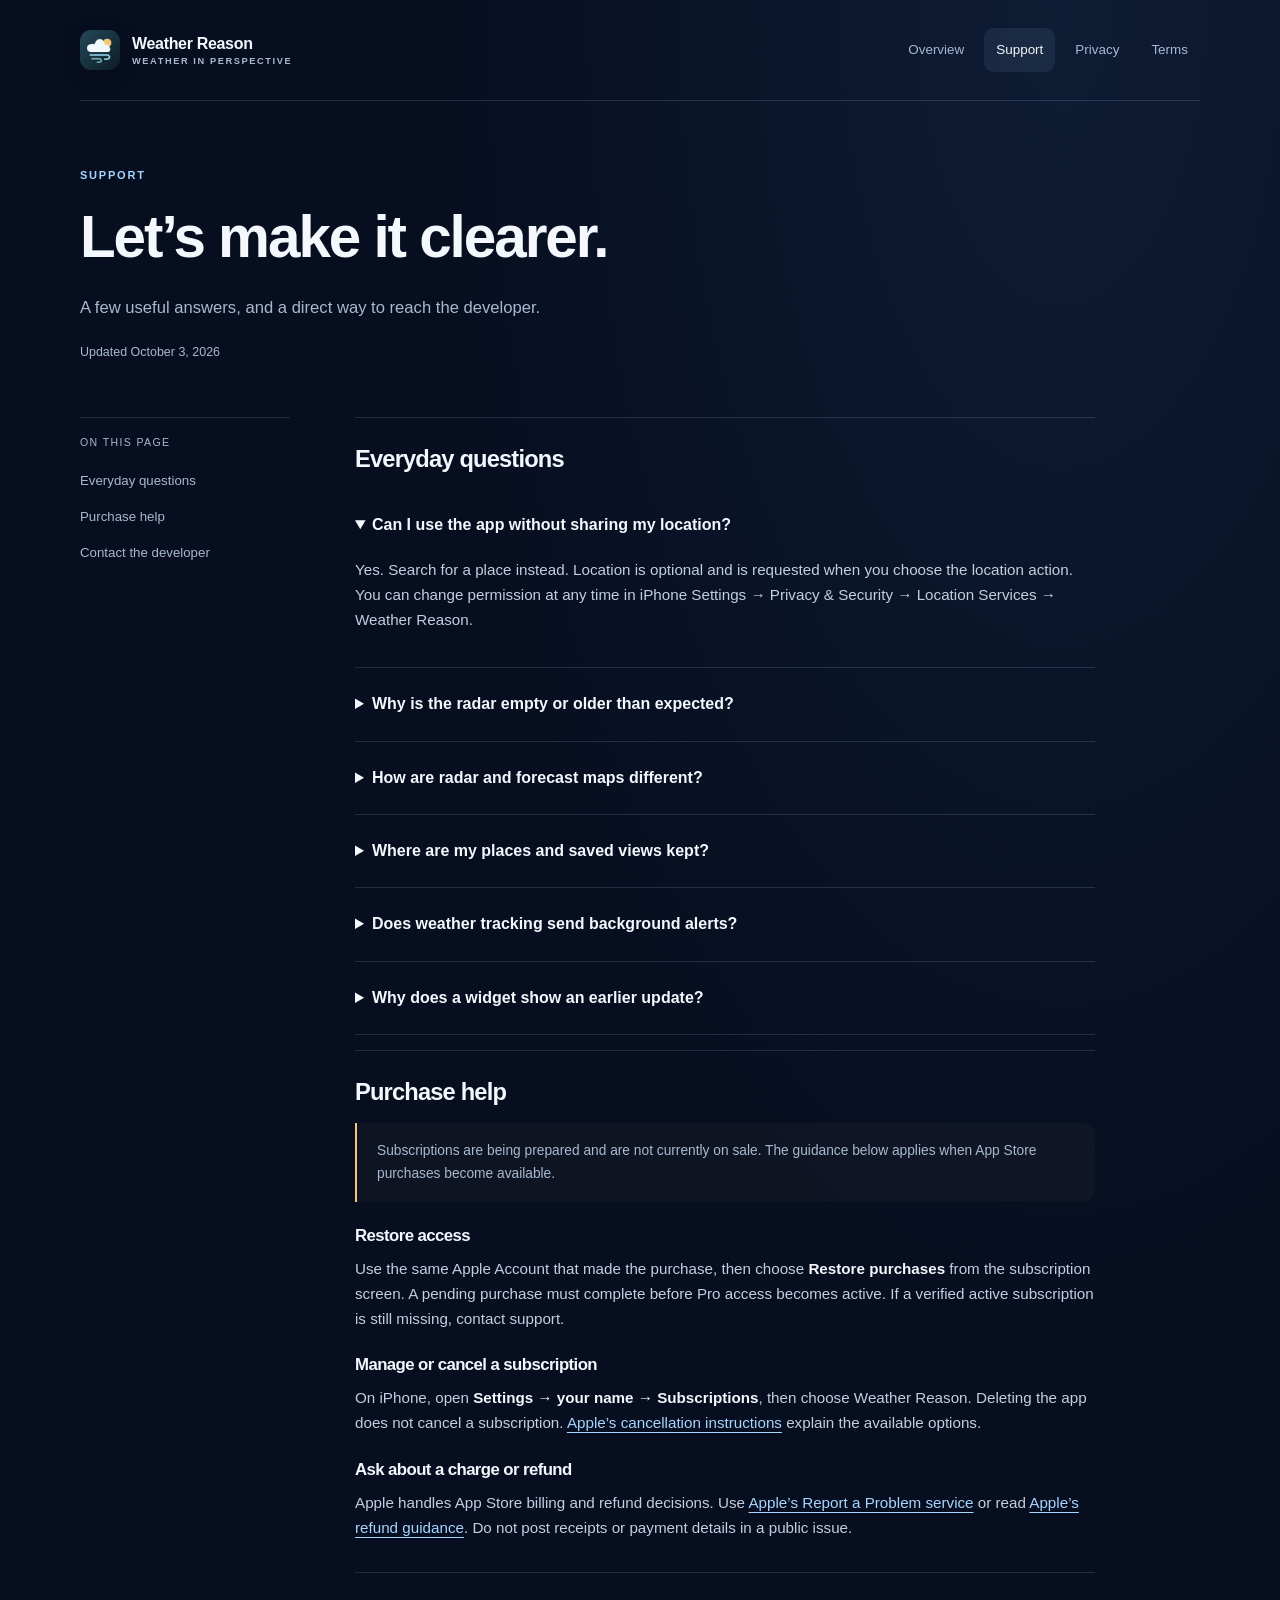
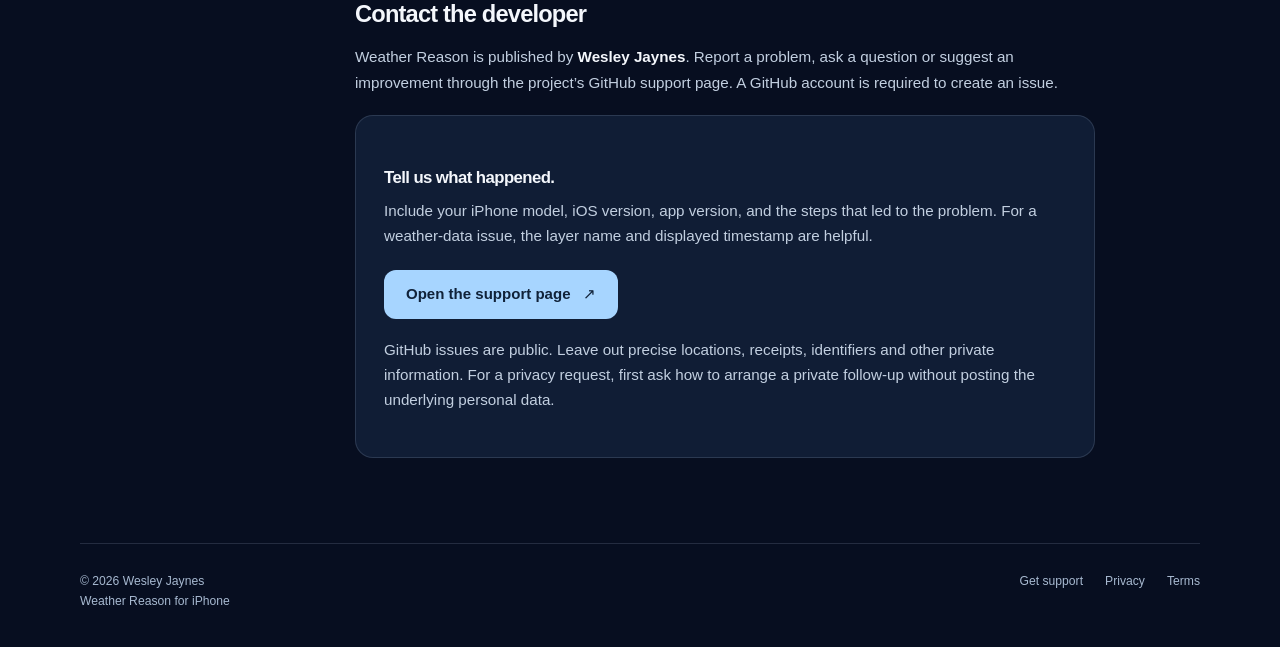
==== support.html @ 1f46e292 "Publish Weather Reason support, privacy, and subscription pages" ====
<!doctype html>
<html lang="en"><head><meta charset="utf-8"><meta name="viewport" content="width=device-width, initial-scale=1"><meta name="theme-color" content="#070e20"><title>Support · Weather Reason</title><meta name="description" content="Find help with Weather Reason locations, radar, saved weather, subscriptions and privacy questions."><link rel="canonical" href="https://shinywesley.github.io/weather-reason-support/support.html"><link rel="icon" href="assets/app-icon.png" type="image/png"><link rel="apple-touch-icon" href="assets/app-icon.png"><link rel="stylesheet" href="assets/site.css"></head>
<body><a class="skip" href="#main">Skip to content</a><div class="wrap"><header class="site-header"><a class="brand" href="index.html" aria-label="Weather Reason home"><img src="assets/app-icon.png" width="40" height="40" alt=""><span>Weather Reason<small>Weather in perspective</small></span></a><nav class="nav" aria-label="Main navigation"><a href="index.html">Overview</a><a href="support.html" aria-current="page">Support</a><a href="privacy.html">Privacy</a><a href="terms.html">Terms</a></nav></header>
<main id="main"><header class="page-heading"><p class="eyebrow">Support</p><h1>Let’s make it clearer.</h1><p class="intro">A few useful answers, and a direct way to reach the developer.</p><p class="meta">Updated October 3, 2026</p></header><div class="article-layout"><aside class="contents" aria-label="On this page"><p>On this page</p><a href="#quick-help">Everyday questions</a><a href="#purchases">Purchase help</a><a href="#contact">Contact the developer</a></aside><article class="prose">
<section id="quick-help"><h2>Everyday questions</h2><details open><summary>Can I use the app without sharing my location?</summary><p>Yes. Search for a place instead. Location is optional and is requested when you choose the location action. You can change permission at any time in iPhone Settings → Privacy &amp; Security → Location Services → Weather Reason.</p></details><details><summary>Why is the radar empty or older than expected?</summary><p>Check the source and timestamp on the map. Radar coverage varies, and a clear area does not always mean dry weather. Data may be delayed, unavailable, or outside the source’s coverage. Refresh the view or try another supported layer. Saved weather keeps its original time.</p></details><details><summary>How are radar and forecast maps different?</summary><p>Observed radar shows captured observations. Forecast layers show a model’s prediction for the displayed time. Rainfall rate, accumulated rainfall and the chance of precipitation mean different things; use the layer’s legend, units and time window.</p></details><details><summary>Where are my places and saved views kept?</summary><p>Saved and recent places, preferences and cached forecasts stay on your device. A saved weather view is different: saving a capture sends its title, map location and selected weather frames to your connected weather service. See the <a href="privacy.html#storage">storage details</a>.</p></details><details><summary>Does weather tracking send background alerts?</summary><p>The current preview shows weather and supported official alerts while you use the app. It does not provide continuous background monitoring or push delivery. A saved place or tracking view is not an emergency notification service.</p></details><details><summary>Why does a widget show an earlier update?</summary><p>Widgets use a compact copy of the last shared forecast and show its original update time. iOS controls background refresh timing. Open the app and refresh the selected place to request newer available weather.</p></details></section>
<section id="purchases"><h2>Purchase help</h2><div class="note">Subscriptions are being prepared and are not currently on sale. The guidance below applies when App Store purchases become available.</div><h3>Restore access</h3><p>Use the same Apple Account that made the purchase, then choose <strong>Restore purchases</strong> from the subscription screen. A pending purchase must complete before Pro access becomes active. If a verified active subscription is still missing, contact support.</p><h3>Manage or cancel a subscription</h3><p>On iPhone, open <strong>Settings → your name → Subscriptions</strong>, then choose Weather Reason. Deleting the app does not cancel a subscription. <a href="https://support.apple.com/en-us/118428">Apple’s cancellation instructions</a> explain the available options.</p><h3>Ask about a charge or refund</h3><p>Apple handles App Store billing and refund decisions. Use <a href="https://reportaproblem.apple.com/">Apple’s Report a Problem service</a> or read <a href="https://support.apple.com/en-us/118223">Apple’s refund guidance</a>. Do not post receipts or payment details in a public issue.</p></section>
<section id="contact"><h2>Contact the developer</h2><p>Weather Reason is published by <strong>Wesley Jaynes</strong>. Report a problem, ask a question or suggest an improvement through the project’s GitHub support page. A GitHub account is required to create an issue.</p><div class="contact-box"><h3>Tell us what happened.</h3><p>Include your iPhone model, iOS version, app version, and the steps that led to the problem. For a weather-data issue, the layer name and displayed timestamp are helpful.</p><a class="button" href="https://github.com/shinywesley/weather-reason-support/issues">Open the support page <span aria-hidden="true">↗</span></a><p class="meta" style="margin-top:18px">GitHub issues are public. Leave out precise locations, receipts, identifiers and other private information. For a privacy request, first ask how to arrange a private follow-up without posting the underlying personal data.</p></div></section>
</article></div></main><footer class="site-footer"><p>© 2026 Wesley Jaynes<br> Weather Reason for iPhone</p><nav class="footer-links" aria-label="Footer"><a href="support.html">Get support</a><a href="privacy.html">Privacy</a><a href="terms.html">Terms</a></nav></footer></div></body></html>
---- assets/site.css ----
:root{color-scheme:dark;--ink:#070e20;--surface:#101d35;--raised:#1c3051;--text:#f4f7fc;--muted:#a7b9d0;--cyan:#a7d5ff;--gold:#f3c777;--line:rgba(167,185,208,.18);font-family:-apple-system,BlinkMacSystemFont,"Segoe UI",sans-serif;font-synthesis:none;background:var(--ink);color:var(--text)}
*{box-sizing:border-box}html{scroll-behavior:smooth;scroll-padding-top:30px}body{margin:0;line-height:1.65;background:radial-gradient(ellipse at 83% 0,rgba(51,103,159,.16),transparent 42%),var(--ink)}a{color:var(--cyan);text-underline-offset:4px;text-decoration-thickness:1px}a:hover{color:#fff}button,a,summary{-webkit-tap-highlight-color:transparent}a:focus-visible,summary:focus-visible{outline:3px solid var(--gold);outline-offset:5px;border-radius:4px}a.button{display:inline-flex;justify-content:center;align-items:center;gap:12px;min-height:48px;padding:11px 21px;border-radius:12px;font-size:.94rem;font-weight:650;text-decoration:none;background:var(--cyan);color:#102239;border:1px solid transparent;transition:background .16s,transform .16s}a.button:hover{background:#cce6ff;transform:translateY(-1px)}a.button.secondary{background:transparent;color:var(--text);border-color:var(--line)}a.button.secondary:hover{background:var(--raised)}.skip{position:absolute;left:16px;top:-80px;background:var(--gold);color:var(--ink);padding:12px;z-index:10}.skip:focus{top:12px}.wrap{width:min(1120px,calc(100% - 64px));margin-inline:auto}.site-header{display:flex;align-items:center;justify-content:space-between;gap:24px;padding:28px 0;border-bottom:1px solid var(--line)}.brand{display:flex;gap:12px;align-items:center;text-decoration:none;color:var(--text);font-weight:680;letter-spacing:-.02em;white-space:nowrap}.brand img{width:40px;height:40px;border-radius:11px;box-shadow:0 5px 18px #0004}.brand span{display:block}.brand small{display:block;font-size:.58rem;letter-spacing:.17em;color:var(--muted);text-transform:uppercase;font-weight:550;margin-top:-3px}.nav{display:flex;gap:8px;align-items:center;flex-wrap:wrap}.nav a{font-size:.84rem;text-decoration:none;color:var(--muted);padding:9px 12px;border-radius:9px;min-height:44px;display:flex;align-items:center}.nav a:hover,.nav a[aria-current=page]{background:rgba(167,213,255,.08);color:var(--text)}main{min-height:65vh}.hero{display:grid;grid-template-columns:1.13fr .87fr;gap:75px;align-items:center;padding:92px 0 80px}.eyebrow{text-transform:uppercase;letter-spacing:.16em;font-size:.69rem;font-weight:700;color:var(--cyan);margin:0 0 20px}.pill{display:inline-flex;align-items:center;gap:8px;padding:5px 11px;border:1px solid var(--line);border-radius:99px;color:var(--muted);font-size:.74rem}.pill:before{content:"";display:block;width:5px;height:5px;border-radius:50%;background:var(--gold)}h1,h2,h3,p{margin-top:0}h1,h2,h3{line-height:1.13;font-weight:600;letter-spacing:-.035em}h1{font-size:clamp(2.6rem,5.1vw,4.25rem);margin-bottom:24px}h1 em{font-style:normal;color:var(--cyan)}.hero .intro{font-size:1.08rem;max-width:510px;color:var(--muted);line-height:1.75;margin-bottom:27px}.actions{display:flex;flex-wrap:wrap;gap:12px}.availability{font-size:.77rem;color:var(--muted);margin:19px 0 0;max-width:430px}.atmosphere{position:relative;border-radius:32px;min-height:383px;border:1px solid rgba(167,213,255,.2);background:radial-gradient(ellipse at 60% 31%,#305179 0,#142b49 39%,#0d1930 76%);overflow:hidden;padding:28px;box-shadow:0 24px 70px #0003}.atmosphere:before,.atmosphere:after{content:"";position:absolute;width:530px;height:180px;border-radius:50%;left:-58px;bottom:-72px;border:1px solid #a7d5ff24;transform:rotate(-15deg);box-shadow:0 -25px 0 -1px #172f4e,0 -26px 0 -1px #a7d5ff15,0 -51px 0 -1px #172f4e,0 -52px 0 -1px #a7d5ff15,0 -77px 0 -1px #172f4e,0 -78px 0 -1px #a7d5ff12}.atmosphere:after{left:100px;bottom:-120px;transform:rotate(18deg);opacity:.6}.orbit{position:relative;width:140px;height:140px;border-radius:50%;margin:22px auto 44px;background:radial-gradient(circle at 38% 30%,#fff4ce,#f3c777 60%,#c5874d);box-shadow:0 0 70px #f3c77715,0 0 0 30px #a7d5ff05,0 0 0 60px #a7d5ff03}.atmosphere-top{display:flex;justify-content:space-between;gap:12px;color:var(--muted);font-size:.65rem;letter-spacing:.12em;text-transform:uppercase}.atmosphere-caption{position:relative;z-index:1;max-width:220px}.atmosphere-caption strong{font-size:1.65rem;letter-spacing:-.035em;font-weight:500;line-height:1.2;display:block}.atmosphere-caption p{font-size:.8rem;color:var(--muted);margin:10px 0 0}.section{padding:56px 0;border-top:1px solid var(--line)}.section-title{font-size:1.85rem;margin-bottom:12px}.section-intro{max-width:660px;color:var(--muted);margin-bottom:30px}.cards{display:grid;grid-template-columns:repeat(3,minmax(0,1fr));gap:17px}.card{background:linear-gradient(150deg,rgba(28,48,81,.58),rgba(16,29,53,.78));border:1px solid var(--line);border-radius:19px;padding:25px}.card-number{font-size:.68rem;letter-spacing:.12em;color:var(--gold);display:block;margin-bottom:35px}.card h3{font-size:1.25rem;margin-bottom:13px}.card p{font-size:.9rem;color:var(--muted);margin-bottom:19px}.card a{font-size:.88rem;font-weight:600}.trust-row{display:flex;justify-content:space-between;gap:30px;padding:29px 0;align-items:center}.trust-row p{color:var(--muted);font-size:.9rem;max-width:660px;margin:0}.trust-row strong{color:var(--text)}.page-heading{padding:65px 0 42px;max-width:790px}.page-heading h1{font-size:clamp(2.4rem,5vw,3.65rem)}.page-heading .intro{color:var(--muted);font-size:1.04rem;max-width:670px;margin-bottom:20px}.article-layout{display:grid;grid-template-columns:210px minmax(0,740px);gap:65px;padding-bottom:70px}.contents{align-self:start;position:sticky;top:28px;border-top:1px solid var(--line);padding-top:16px}.contents p{font-size:.66rem;color:var(--muted);letter-spacing:.13em;text-transform:uppercase;margin-bottom:12px}.contents a{display:block;color:var(--muted);font-size:.83rem;padding:7px 0;text-decoration:none}.contents a:hover{color:var(--cyan)}.prose{min-width:0}.prose section{padding:28px 0 15px;border-top:1px solid var(--line)}.prose h2{font-size:1.48rem;margin-bottom:17px}.prose h3{font-size:1.05rem;margin:25px 0 10px}.prose p,.prose li{color:#c2cfe0;font-size:.95rem}.prose p{margin-bottom:17px}.prose ul,.prose ol{padding-left:21px;margin:0 0 20px}.prose li{padding-left:4px;margin:7px 0}.prose strong{color:var(--text);font-weight:620}.note{border-left:2px solid var(--gold);background:#f3c77708;padding:17px 20px;border-radius:0 12px 12px 0;color:var(--muted);font-size:.86rem;margin-bottom:25px}.note p:last-child{margin-bottom:0}.price-grid{display:grid;grid-template-columns:1fr 1fr;gap:14px;margin:23px 0}.price{border:1px solid var(--line);border-radius:16px;padding:20px;background:var(--surface)}.price .amount{display:block;font-size:2rem;font-weight:600;letter-spacing:-.04em;color:var(--text);line-height:1.4}.price .amount small{font-size:.87rem;font-weight:450;letter-spacing:0;color:var(--muted)}.price .caption{font-size:.77rem;color:var(--muted)}details{border-bottom:1px solid var(--line);padding:18px 0}summary{cursor:pointer;font-size:1rem;font-weight:580;color:var(--text);padding:5px 18px 5px 0}details p{margin:13px 0 2px}.site-footer{border-top:1px solid var(--line);padding:27px 0 36px;color:var(--muted);display:flex;justify-content:space-between;gap:24px;font-size:.76rem}.site-footer p{margin:0}.footer-links{display:flex;gap:22px;align-items:flex-start;flex-wrap:wrap}.footer-links a{color:var(--muted);text-decoration:none}.footer-links a:hover{color:var(--text)}.meta{color:var(--muted);font-size:.78rem}.contact-box{padding:28px;border:1px solid var(--line);border-radius:18px;background:var(--surface);margin-top:20px}.contact-box h2{margin-top:0}.contact-box .button{margin-top:5px}.arrow{font-size:1.12em}
@media(max-width:850px){.wrap{width:min(100% - 40px,690px)}.hero{gap:35px;padding:65px 0}.atmosphere{min-height:340px;padding:22px}.orbit{width:110px;height:110px;margin:25px auto 43px}.hero h1{font-size:3rem}.cards{gap:12px}.card{padding:21px}.article-layout{grid-template-columns:155px 1fr;gap:30px}.nav{gap:0}.nav a{padding-inline:9px}}
@media(max-width:620px){.wrap{width:calc(100% - 36px)}.site-header{align-items:flex-start;padding:20px 0 16px;gap:16px;flex-wrap:wrap}.brand img{width:36px;height:36px}.nav{width:100%;justify-content:space-between;margin-left:-8px}.nav a{padding:7px 8px;min-height:38px}.hero{grid-template-columns:1fr;padding:43px 0;gap:35px}.hero h1{font-size:3.25rem}.hero .intro{font-size:1.02rem}.eyebrow{margin-bottom:16px}.atmosphere{min-height:300px;max-width:450px;width:100%;padding:23px}.orbit{width:104px;height:104px;position:absolute;right:37px;top:53px;margin:0}.atmosphere-caption{margin-top:155px;max-width:250px}.atmosphere-caption strong{font-size:1.5rem}.atmosphere-caption p{max-width:240px}.cards{grid-template-columns:1fr}.card{padding:24px}.card-number{margin-bottom:21px}.card p{max-width:410px}.section{padding:38px 0}.trust-row{flex-direction:column;align-items:flex-start;gap:18px}.article-layout{display:block;padding-bottom:45px}.contents{position:static;margin-bottom:17px;padding-bottom:16px}.contents p{margin-bottom:8px}.contents a{display:inline-block;padding:6px 12px 6px 0}.page-heading{padding:40px 0 27px}.page-heading h1{font-size:2.85rem}.prose section{padding-top:24px}.prose h2{font-size:1.38rem}.site-footer{flex-direction:column;gap:17px}.price-grid{gap:10px}.price{padding:16px}.price .amount{font-size:1.8rem}.contact-box{padding:23px}.footer-links{gap:20px}}
@media(prefers-reduced-motion:reduce){html{scroll-behavior:auto}a.button{transition:none}a.button:hover{transform:none}}
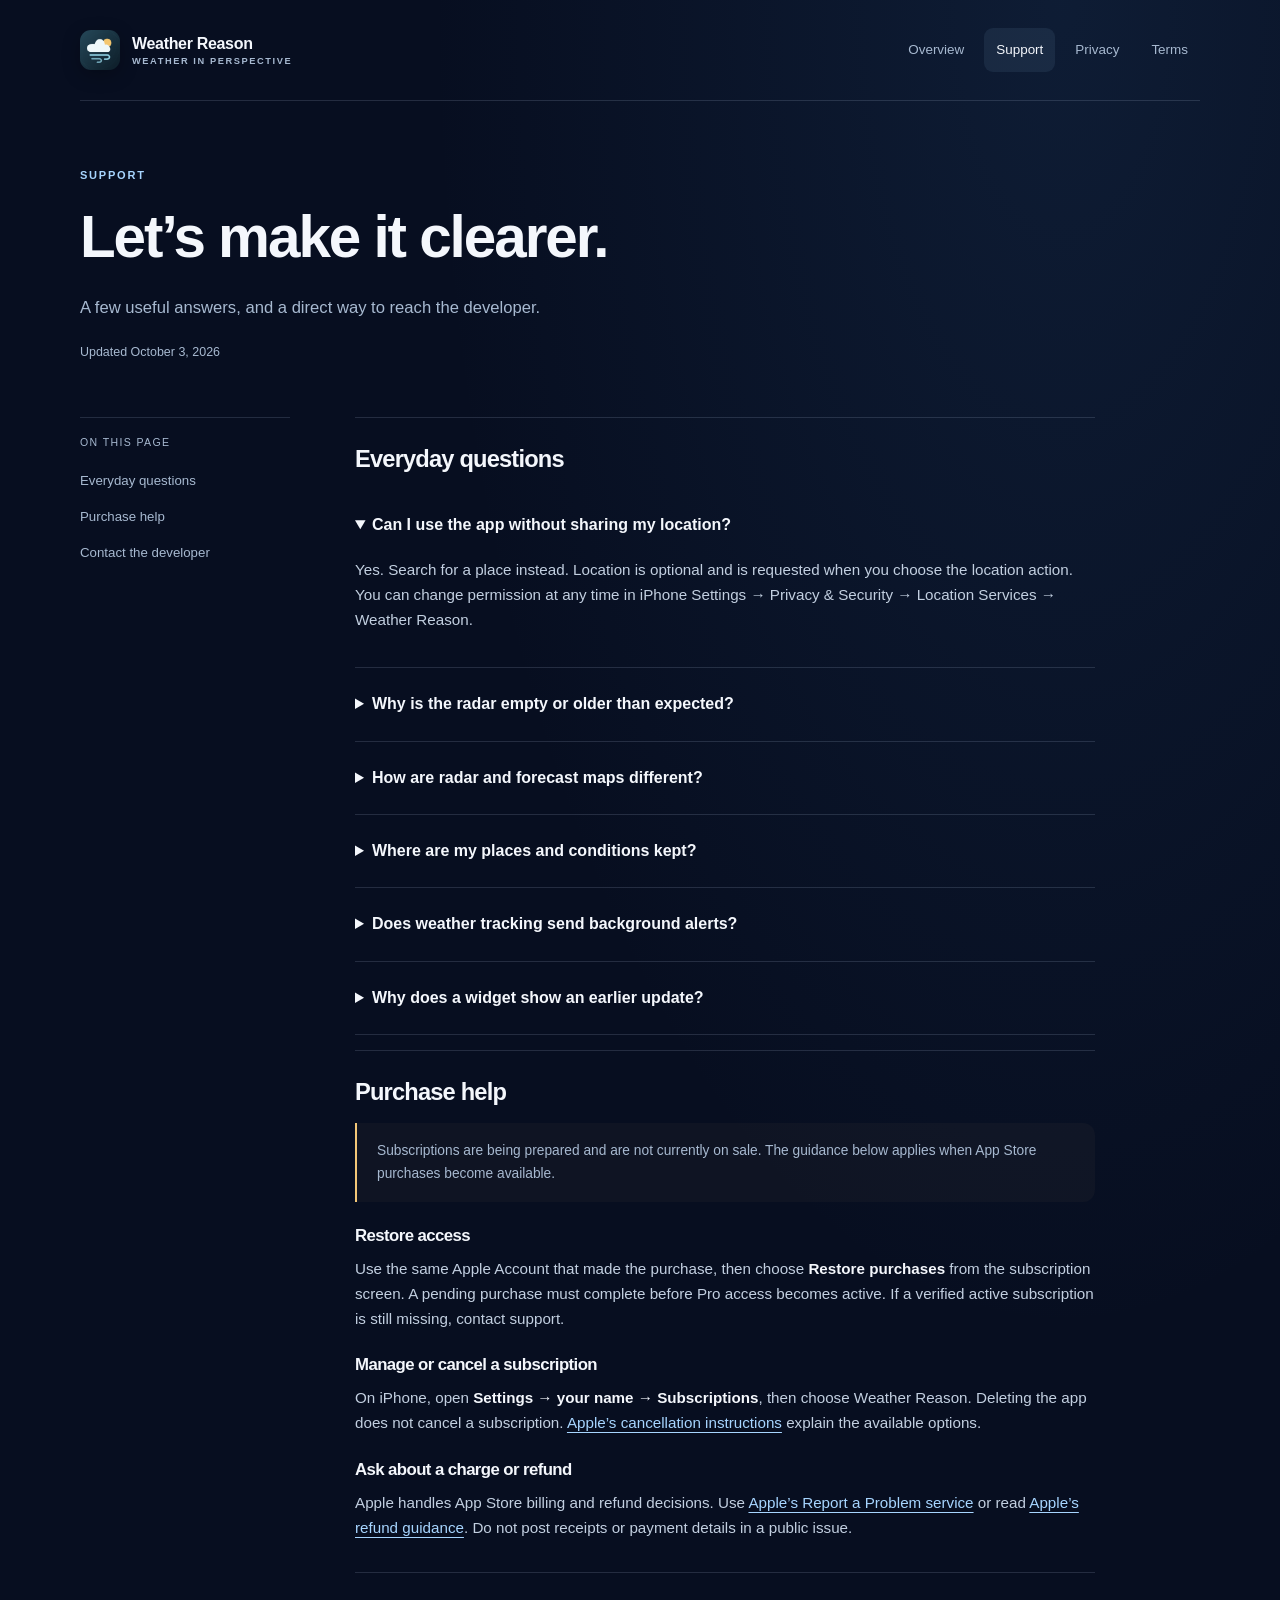
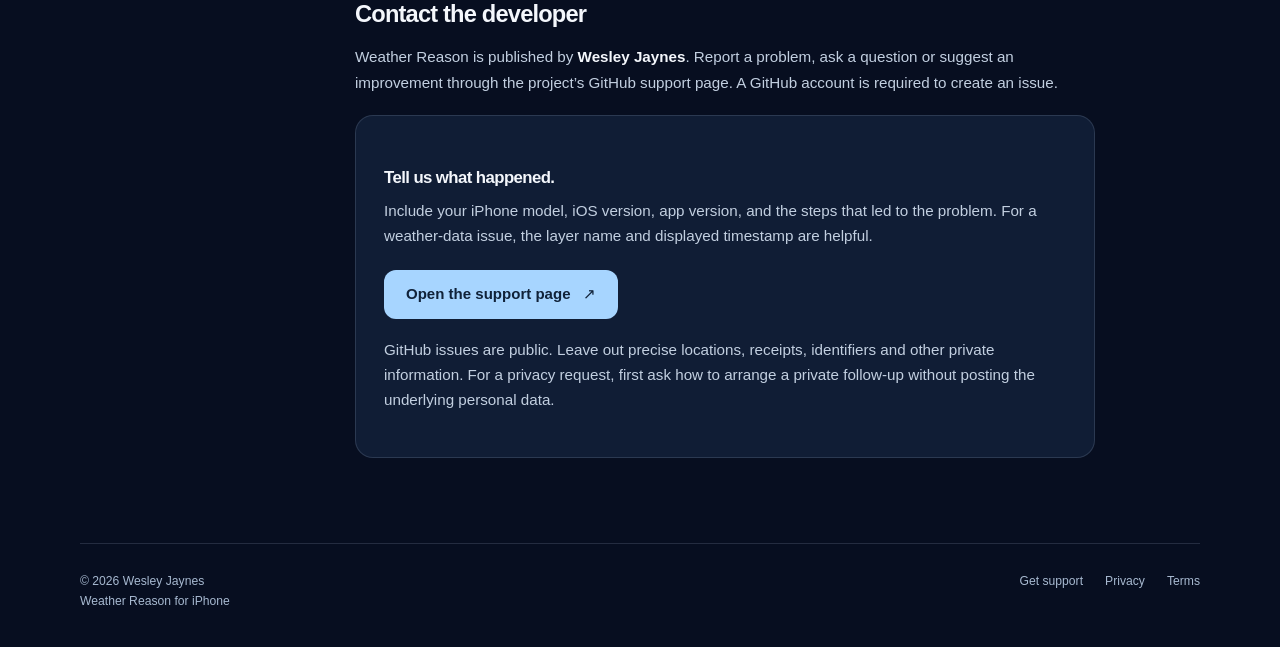
==== commit ace8be23: "Align privacy and support with local weather conditions and public delivery" ====
--- a/support.html
+++ b/support.html
@@ -2,7 +2,7 @@
 <html lang="en"><head><meta charset="utf-8"><meta name="viewport" content="width=device-width, initial-scale=1"><meta name="theme-color" content="#070e20"><title>Support · Weather Reason</title><meta name="description" content="Find help with Weather Reason locations, radar, saved weather, subscriptions and privacy questions."><link rel="canonical" href="https://shinywesley.github.io/weather-reason-support/support.html"><link rel="icon" href="assets/app-icon.png" type="image/png"><link rel="apple-touch-icon" href="assets/app-icon.png"><link rel="stylesheet" href="assets/site.css"></head>
 <body><a class="skip" href="#main">Skip to content</a><div class="wrap"><header class="site-header"><a class="brand" href="index.html" aria-label="Weather Reason home"><img src="assets/app-icon.png" width="40" height="40" alt=""><span>Weather Reason<small>Weather in perspective</small></span></a><nav class="nav" aria-label="Main navigation"><a href="index.html">Overview</a><a href="support.html" aria-current="page">Support</a><a href="privacy.html">Privacy</a><a href="terms.html">Terms</a></nav></header>
 <main id="main"><header class="page-heading"><p class="eyebrow">Support</p><h1>Let’s make it clearer.</h1><p class="intro">A few useful answers, and a direct way to reach the developer.</p><p class="meta">Updated October 3, 2026</p></header><div class="article-layout"><aside class="contents" aria-label="On this page"><p>On this page</p><a href="#quick-help">Everyday questions</a><a href="#purchases">Purchase help</a><a href="#contact">Contact the developer</a></aside><article class="prose">
-<section id="quick-help"><h2>Everyday questions</h2><details open><summary>Can I use the app without sharing my location?</summary><p>Yes. Search for a place instead. Location is optional and is requested when you choose the location action. You can change permission at any time in iPhone Settings → Privacy &amp; Security → Location Services → Weather Reason.</p></details><details><summary>Why is the radar empty or older than expected?</summary><p>Check the source and timestamp on the map. Radar coverage varies, and a clear area does not always mean dry weather. Data may be delayed, unavailable, or outside the source’s coverage. Refresh the view or try another supported layer. Saved weather keeps its original time.</p></details><details><summary>How are radar and forecast maps different?</summary><p>Observed radar shows captured observations. Forecast layers show a model’s prediction for the displayed time. Rainfall rate, accumulated rainfall and the chance of precipitation mean different things; use the layer’s legend, units and time window.</p></details><details><summary>Where are my places and saved views kept?</summary><p>Saved and recent places, preferences and cached forecasts stay on your device. A saved weather view is different: saving a capture sends its title, map location and selected weather frames to your connected weather service. See the <a href="privacy.html#storage">storage details</a>.</p></details><details><summary>Does weather tracking send background alerts?</summary><p>The current preview shows weather and supported official alerts while you use the app. It does not provide continuous background monitoring or push delivery. A saved place or tracking view is not an emergency notification service.</p></details><details><summary>Why does a widget show an earlier update?</summary><p>Widgets use a compact copy of the last shared forecast and show its original update time. iOS controls background refresh timing. Open the app and refresh the selected place to request newer available weather.</p></details></section>
+<section id="quick-help"><h2>Everyday questions</h2><details open><summary>Can I use the app without sharing my location?</summary><p>Yes. Search for a place instead. Location is optional and is requested when you choose the location action. You can change permission at any time in iPhone Settings → Privacy &amp; Security → Location Services → Weather Reason.</p></details><details><summary>Why is the radar empty or older than expected?</summary><p>Check the source and timestamp on the map. Radar coverage varies, and a clear area does not always mean dry weather. Data may be delayed, unavailable, or outside the source’s coverage. Refresh the view or try another supported layer. Saved weather keeps its original time.</p></details><details><summary>How are radar and forecast maps different?</summary><p>Observed radar shows captured observations. Forecast layers show a model’s prediction for the displayed time. Rainfall rate, accumulated rainfall and the chance of precipitation mean different things; use the layer’s legend, units and time window.</p></details><details><summary>Where are my places and conditions kept?</summary><p>Saved and recent places, custom forecast conditions, preferences and cached forecasts stay on your device. The public app does not upload your conditions or save personal weather captures on the server. See the <a href="privacy.html#storage">storage details</a>.</p></details><details><summary>Does weather tracking send background alerts?</summary><p>Custom conditions refresh when you open tracking or pull down to refresh. The app shows supported official alerts while you use it. It does not provide continuous background monitoring or push delivery. A saved place or tracking view is not an emergency notification service.</p></details><details><summary>Why does a widget show an earlier update?</summary><p>Widgets use a compact copy of the last shared forecast and show its original update time. iOS controls background refresh timing. Open the app and refresh the selected place to request newer available weather.</p></details></section>
 <section id="purchases"><h2>Purchase help</h2><div class="note">Subscriptions are being prepared and are not currently on sale. The guidance below applies when App Store purchases become available.</div><h3>Restore access</h3><p>Use the same Apple Account that made the purchase, then choose <strong>Restore purchases</strong> from the subscription screen. A pending purchase must complete before Pro access becomes active. If a verified active subscription is still missing, contact support.</p><h3>Manage or cancel a subscription</h3><p>On iPhone, open <strong>Settings → your name → Subscriptions</strong>, then choose Weather Reason. Deleting the app does not cancel a subscription. <a href="https://support.apple.com/en-us/118428">Apple’s cancellation instructions</a> explain the available options.</p><h3>Ask about a charge or refund</h3><p>Apple handles App Store billing and refund decisions. Use <a href="https://reportaproblem.apple.com/">Apple’s Report a Problem service</a> or read <a href="https://support.apple.com/en-us/118223">Apple’s refund guidance</a>. Do not post receipts or payment details in a public issue.</p></section>
 <section id="contact"><h2>Contact the developer</h2><p>Weather Reason is published by <strong>Wesley Jaynes</strong>. Report a problem, ask a question or suggest an improvement through the project’s GitHub support page. A GitHub account is required to create an issue.</p><div class="contact-box"><h3>Tell us what happened.</h3><p>Include your iPhone model, iOS version, app version, and the steps that led to the problem. For a weather-data issue, the layer name and displayed timestamp are helpful.</p><a class="button" href="https://github.com/shinywesley/weather-reason-support/issues">Open the support page <span aria-hidden="true">↗</span></a><p class="meta" style="margin-top:18px">GitHub issues are public. Leave out precise locations, receipts, identifiers and other private information. For a privacy request, first ask how to arrange a private follow-up without posting the underlying personal data.</p></div></section>
 </article></div></main><footer class="site-footer"><p>© 2026 Wesley Jaynes<br> Weather Reason for iPhone</p><nav class="footer-links" aria-label="Footer"><a href="support.html">Get support</a><a href="privacy.html">Privacy</a><a href="terms.html">Terms</a></nav></footer></div></body></html>
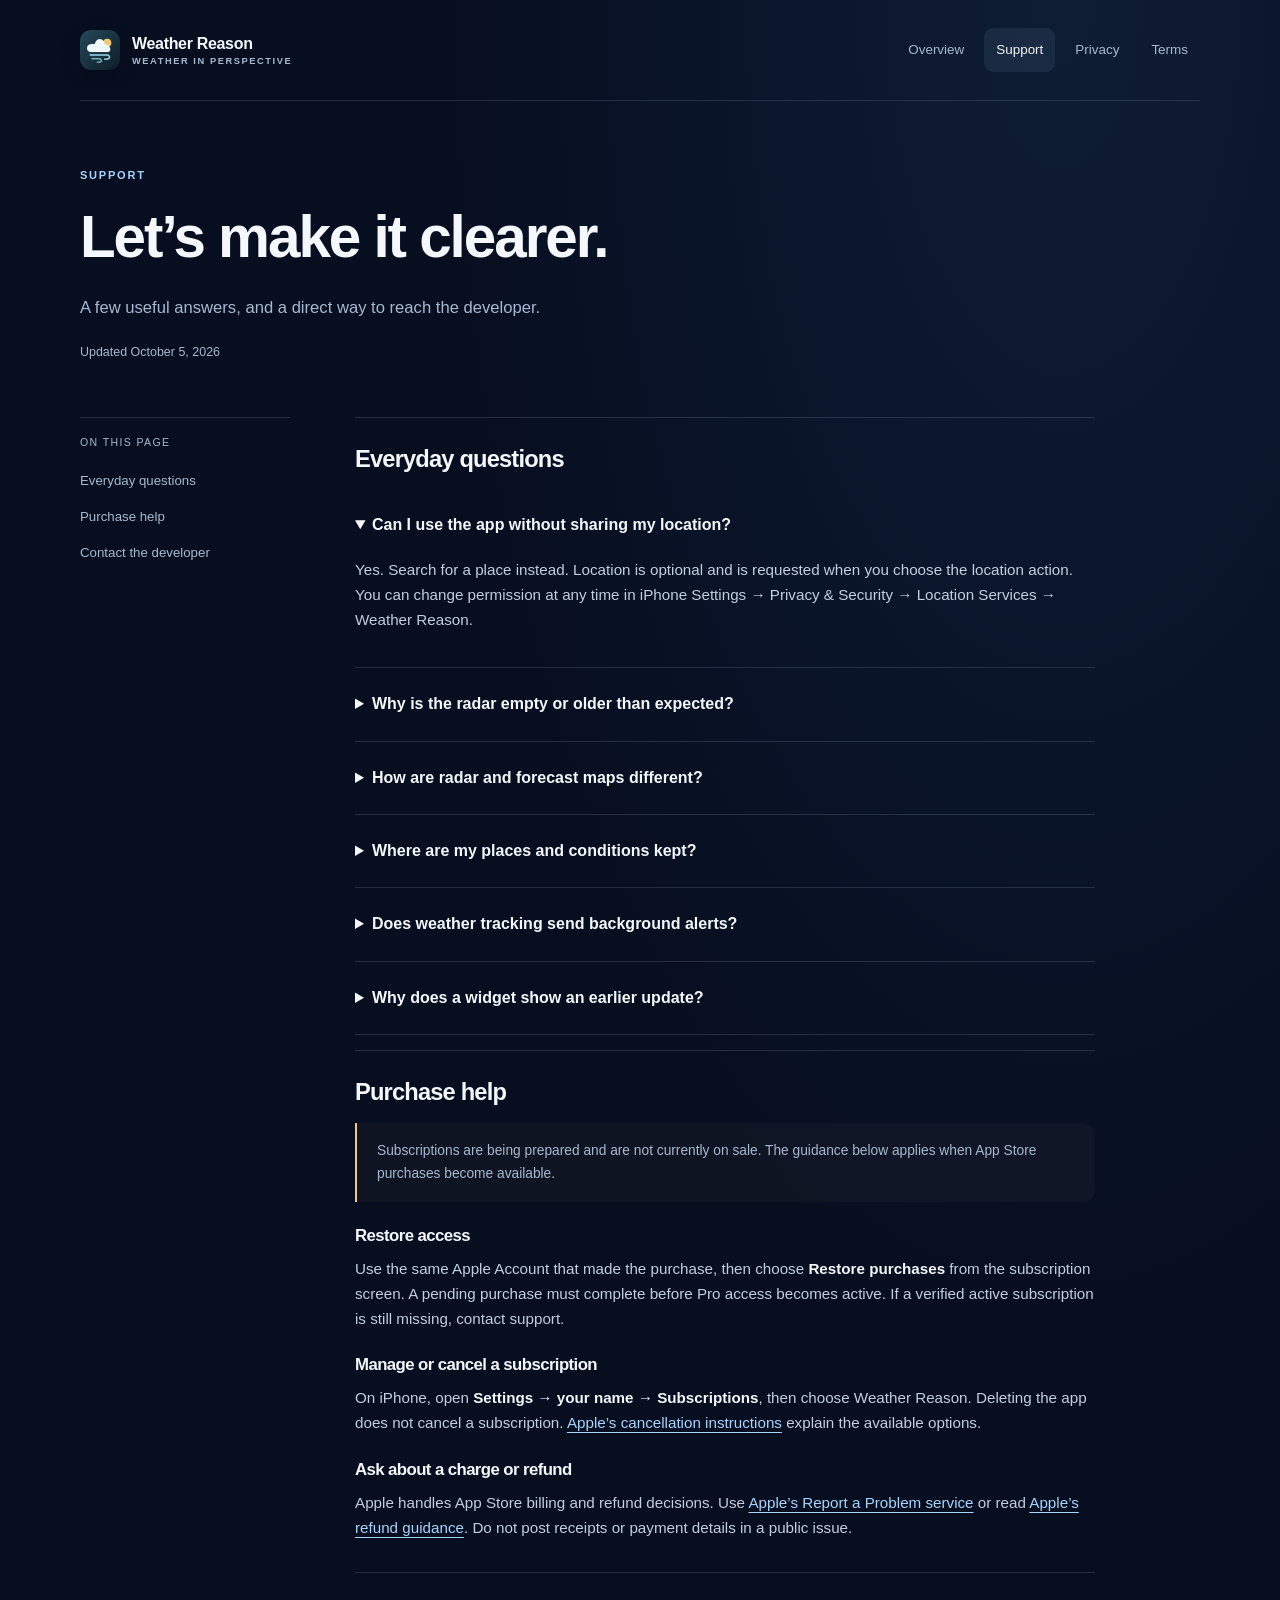
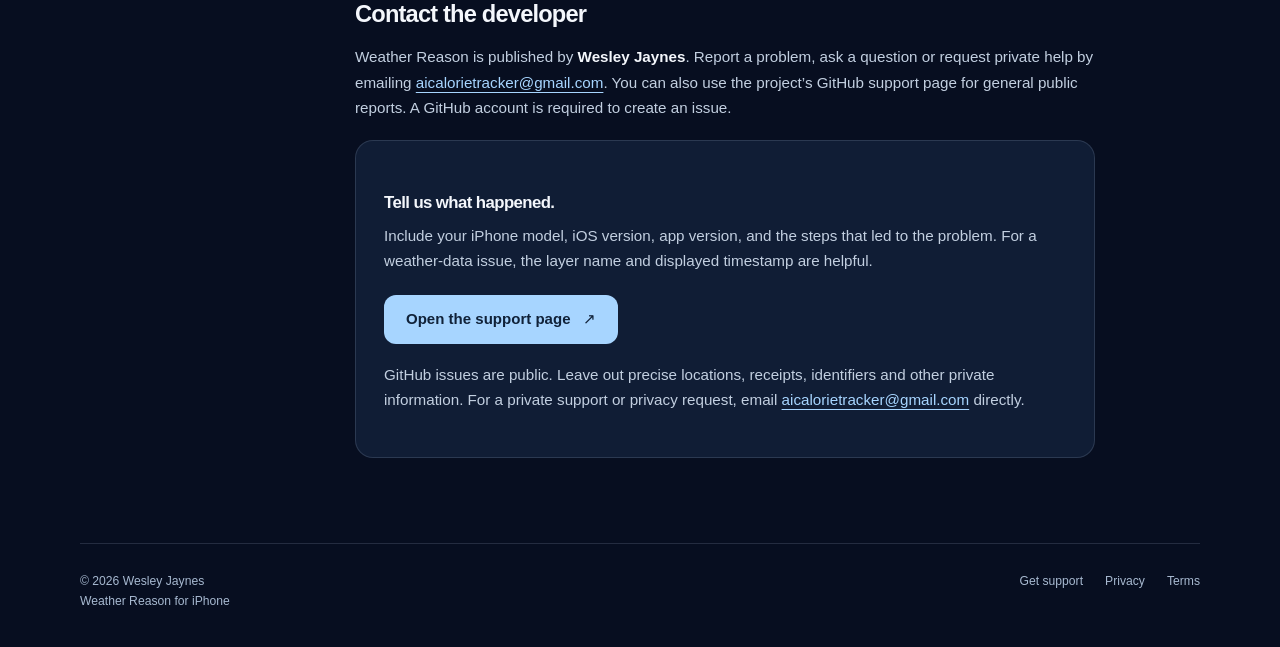
==== commit 8f26e43b: "Add direct support and privacy contact" ====
--- a/support.html
+++ b/support.html
@@ -1,8 +1,8 @@
 <!doctype html>
 <html lang="en"><head><meta charset="utf-8"><meta name="viewport" content="width=device-width, initial-scale=1"><meta name="theme-color" content="#070e20"><title>Support · Weather Reason</title><meta name="description" content="Find help with Weather Reason locations, radar, saved weather, subscriptions and privacy questions."><link rel="canonical" href="https://shinywesley.github.io/weather-reason-support/support.html"><link rel="icon" href="assets/app-icon.png" type="image/png"><link rel="apple-touch-icon" href="assets/app-icon.png"><link rel="stylesheet" href="assets/site.css"></head>
 <body><a class="skip" href="#main">Skip to content</a><div class="wrap"><header class="site-header"><a class="brand" href="index.html" aria-label="Weather Reason home"><img src="assets/app-icon.png" width="40" height="40" alt=""><span>Weather Reason<small>Weather in perspective</small></span></a><nav class="nav" aria-label="Main navigation"><a href="index.html">Overview</a><a href="support.html" aria-current="page">Support</a><a href="privacy.html">Privacy</a><a href="terms.html">Terms</a></nav></header>
-<main id="main"><header class="page-heading"><p class="eyebrow">Support</p><h1>Let’s make it clearer.</h1><p class="intro">A few useful answers, and a direct way to reach the developer.</p><p class="meta">Updated October 3, 2026</p></header><div class="article-layout"><aside class="contents" aria-label="On this page"><p>On this page</p><a href="#quick-help">Everyday questions</a><a href="#purchases">Purchase help</a><a href="#contact">Contact the developer</a></aside><article class="prose">
+<main id="main"><header class="page-heading"><p class="eyebrow">Support</p><h1>Let’s make it clearer.</h1><p class="intro">A few useful answers, and a direct way to reach the developer.</p><p class="meta">Updated October 5, 2026</p></header><div class="article-layout"><aside class="contents" aria-label="On this page"><p>On this page</p><a href="#quick-help">Everyday questions</a><a href="#purchases">Purchase help</a><a href="#contact">Contact the developer</a></aside><article class="prose">
 <section id="quick-help"><h2>Everyday questions</h2><details open><summary>Can I use the app without sharing my location?</summary><p>Yes. Search for a place instead. Location is optional and is requested when you choose the location action. You can change permission at any time in iPhone Settings → Privacy &amp; Security → Location Services → Weather Reason.</p></details><details><summary>Why is the radar empty or older than expected?</summary><p>Check the source and timestamp on the map. Radar coverage varies, and a clear area does not always mean dry weather. Data may be delayed, unavailable, or outside the source’s coverage. Refresh the view or try another supported layer. Saved weather keeps its original time.</p></details><details><summary>How are radar and forecast maps different?</summary><p>Observed radar shows captured observations. Forecast layers show a model’s prediction for the displayed time. Rainfall rate, accumulated rainfall and the chance of precipitation mean different things; use the layer’s legend, units and time window.</p></details><details><summary>Where are my places and conditions kept?</summary><p>Saved and recent places, custom forecast conditions, preferences and cached forecasts stay on your device. The public app does not upload your conditions or save personal weather captures on the server. See the <a href="privacy.html#storage">storage details</a>.</p></details><details><summary>Does weather tracking send background alerts?</summary><p>Custom conditions refresh when you open tracking or pull down to refresh. The app shows supported official alerts while you use it. It does not provide continuous background monitoring or push delivery. A saved place or tracking view is not an emergency notification service.</p></details><details><summary>Why does a widget show an earlier update?</summary><p>Widgets use a compact copy of the last shared forecast and show its original update time. iOS controls background refresh timing. Open the app and refresh the selected place to request newer available weather.</p></details></section>
 <section id="purchases"><h2>Purchase help</h2><div class="note">Subscriptions are being prepared and are not currently on sale. The guidance below applies when App Store purchases become available.</div><h3>Restore access</h3><p>Use the same Apple Account that made the purchase, then choose <strong>Restore purchases</strong> from the subscription screen. A pending purchase must complete before Pro access becomes active. If a verified active subscription is still missing, contact support.</p><h3>Manage or cancel a subscription</h3><p>On iPhone, open <strong>Settings → your name → Subscriptions</strong>, then choose Weather Reason. Deleting the app does not cancel a subscription. <a href="https://support.apple.com/en-us/118428">Apple’s cancellation instructions</a> explain the available options.</p><h3>Ask about a charge or refund</h3><p>Apple handles App Store billing and refund decisions. Use <a href="https://reportaproblem.apple.com/">Apple’s Report a Problem service</a> or read <a href="https://support.apple.com/en-us/118223">Apple’s refund guidance</a>. Do not post receipts or payment details in a public issue.</p></section>
-<section id="contact"><h2>Contact the developer</h2><p>Weather Reason is published by <strong>Wesley Jaynes</strong>. Report a problem, ask a question or suggest an improvement through the project’s GitHub support page. A GitHub account is required to create an issue.</p><div class="contact-box"><h3>Tell us what happened.</h3><p>Include your iPhone model, iOS version, app version, and the steps that led to the problem. For a weather-data issue, the layer name and displayed timestamp are helpful.</p><a class="button" href="https://github.com/shinywesley/weather-reason-support/issues">Open the support page <span aria-hidden="true">↗</span></a><p class="meta" style="margin-top:18px">GitHub issues are public. Leave out precise locations, receipts, identifiers and other private information. For a privacy request, first ask how to arrange a private follow-up without posting the underlying personal data.</p></div></section>
+<section id="contact"><h2>Contact the developer</h2><p>Weather Reason is published by <strong>Wesley Jaynes</strong>. Report a problem, ask a question or request private help by emailing <a href="mailto:aicalorietracker@gmail.com">aicalorietracker@gmail.com</a>. You can also use the project’s GitHub support page for general public reports. A GitHub account is required to create an issue.</p><div class="contact-box"><h3>Tell us what happened.</h3><p>Include your iPhone model, iOS version, app version, and the steps that led to the problem. For a weather-data issue, the layer name and displayed timestamp are helpful.</p><a class="button" href="https://github.com/shinywesley/weather-reason-support/issues">Open the support page <span aria-hidden="true">↗</span></a><p class="meta" style="margin-top:18px">GitHub issues are public. Leave out precise locations, receipts, identifiers and other private information. For a private support or privacy request, email <a href="mailto:aicalorietracker@gmail.com">aicalorietracker@gmail.com</a> directly.</p></div></section>
 </article></div></main><footer class="site-footer"><p>© 2026 Wesley Jaynes<br> Weather Reason for iPhone</p><nav class="footer-links" aria-label="Footer"><a href="support.html">Get support</a><a href="privacy.html">Privacy</a><a href="terms.html">Terms</a></nav></footer></div></body></html>
